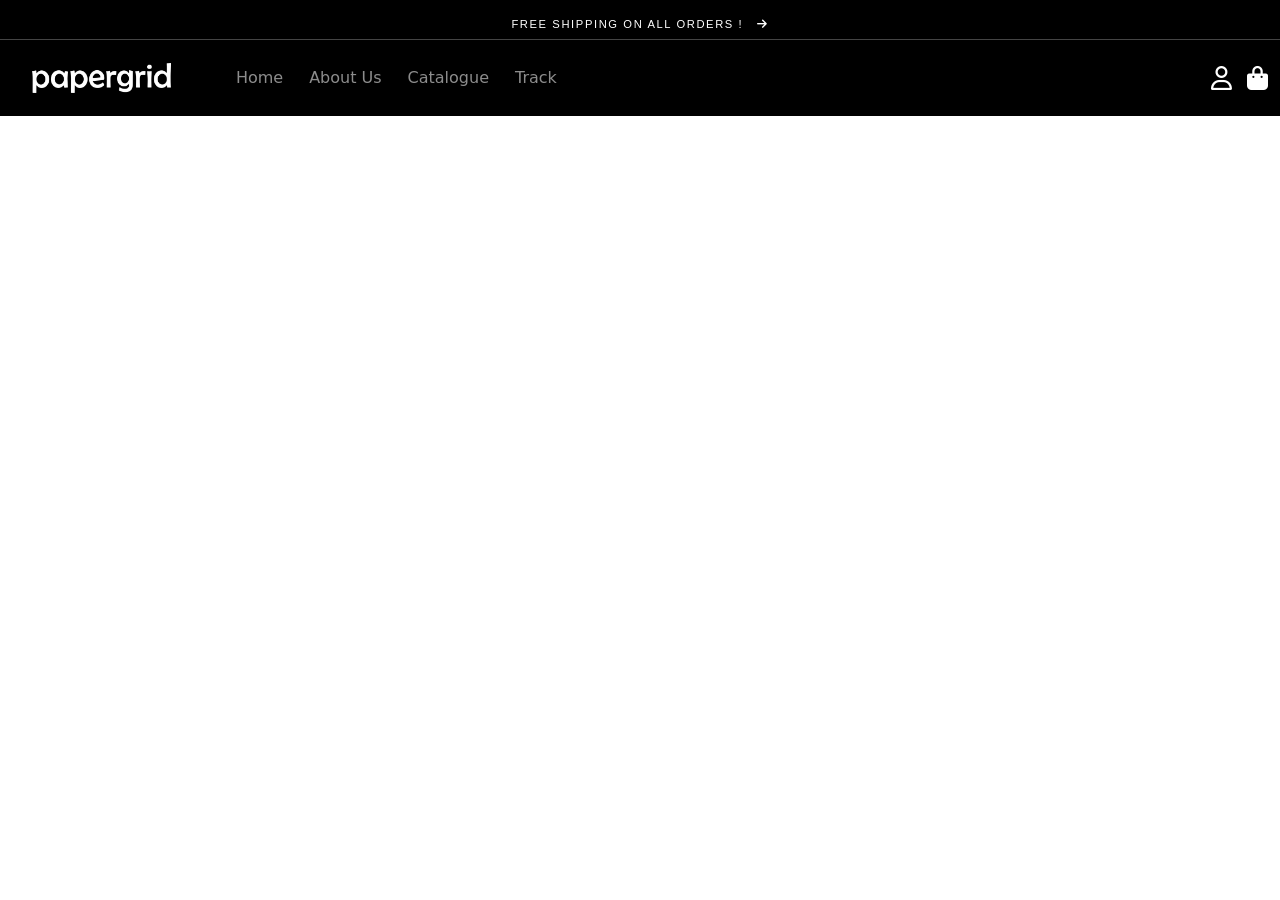
==== intex.html @ 1b5d042d "pappergrid header section" ====
<!DOCTYPE html>
<html lang="en">
<head>
    <meta charset="UTF-8">
    <meta name="viewport" content="width=device-width, initial-scale=1.0">
    <title>Papergrid Notebooks
 – Papergrid Industries</title>
    
    <link rel="stylesheet" href="https://cdnjs.cloudflare.com/ajax/libs/font-awesome/6.7.2/css/all.min.css">
    <link rel="icon" type="image/png" href="//papergrid.in/cdn/shop/files/32x32.jpg?crop=center&amp;height=32&amp;v=1680267445&amp;width=32">
    <link rel="stylesheet" href="css/bootstrap.css">
    <link rel="stylesheet" href="style.css">


</head>
<body>
    <div class="top-head  text-white text-center  ">
        <p >FREE SHIPPING ON ALL ORDERS ! <span class="arrow"><i class="fa-solid fa-arrow-right" ></i></span></p>
        
    </div>
    <nav class="navbar navbar-expand-lg navbar-dark sticky-top ">
        <div class="container-fluid">
            <button class="navbar-toggler d-lg-none" type="button" data-bs-toggle="collapse" data-bs-target="#menu">
                  <span class="navbar-toggler-icon"></span>
            </button>
      <!--logo center in small device-->
             <a class="navbar-brand d-lg-none mx-auto" href="intex.html"><img src="images/pappergrid.avif" class="logo" alt="">
            </a>
        
        <!--desktop logo left-->

          <a class="navbar-brand d-none d-lg-block" href="intex.html"><img src="images/pappergrid.avif" class="logo" style=" padding: 10px 20px;" alt="">
        </a>

        <!--desktop center the menuitems-->

        <div class="collapse navbar-collapse " id="menu">
            <ul class="navbar-nav ms-md-3">
                <li class="nav-items"><a href="#" class="nav-link">Home</a> </li>
                <li class="nav-items"><a href="#" class="nav-link">About Us</a></li>
                <li class="nav-items"><a href="#" class="nav-link">Catalogue</a></li>
                <li class="nav-items"><a href="#" class="nav-link">Track</a></li>

            </ul>

        </div>
        <!--right icons-->
        <div class="right-nav d-flex ms-auto "  >
            <i class="fa-regular fa-user"></i>
            <i class="fa-solid fa-bag-shopping"></i>

        </div>
        
  </div>
    </nav>
 
     <script src="script.js"></script>
    <script src="js/bootstrap.js"></script>
    
</body>
</html>
---- style.css ----
* {
  margin: 0;
  outline: 0;
  padding: 0;
  box-sizing: border-box;
}

.main-body {
  width: 100%;
  height: auto;
  font-family: sans-serif;
}

.top-head {
  width: 100%;
  height: 2.5rem;
  border-bottom: 1px solid #444;
  text-align: center;
  padding-top: 1rem;
  letter-spacing: .1rem;
  font-size: .7rem;
  font-family: sans-serif;
  cursor: pointer;
  z-index: 999;
  background-color: black;
  color: white;
}

.arrow {
  display: inline-block;
  margin-left: .8em;
  transition: transform .4s ease;
}

.top-head:hover .arrow {
  transform: translateX(4px) scaleX(1.5);
}
.navbar{
  background-color: black;
}
.logo{
  height: 50px;
}
.navbar-nav .nav-link {
  color: #eee9f1;
  font-weight: 400;
  margin: 0 10px;
  width: 5.2rem;
  
}
.navbar-nav .nav-link:hover {
  color: #fff;
  text-decoration: underline;
}
.right-nav{
  font-size: 1.3rem;
  margin-left: 15px;
  cursor: pointer;
  color: #fff;
}


@media (max-width: 768px){
 

  .right-nav{
    margin-top: .5rem;
    gap: 10px;
  }
  .logo{
    padding: 10px 20px;
    margin-left: 5rem;
    
   
    
  }
 

}
@media (min-width: 768.1px) and (max-width: 992px){


  .right-nav{
    margin-top: .5rem;
    gap: 10px;
  }
  .logo{
    padding: 5px 20px;
    margin-left: 5rem;
    
   
    
  }


}
@media (min-width: 992.1px) and (max-width: 1199.98px) {

.right-nav{
  font-size: 1.5rem;
  cursor: pointer;
  color: #fff;
  gap: 15px;
  
}
.navbar-nav .nav-link {
  color: #eee9f1;
  font-weight: 400;
  width: auto;
  margin: 0 5px;
 
  
  
}

  
}
@media (min-width: 1200px){
  .navbar-nav .nav-link {
  color: #eee9f1;
  font-weight: 400;
  width: auto;
  margin: 0 5px;
  
}
.right-nav{
  font-size: 1.5rem;
  cursor: pointer;
  color: #fff;
  gap: 15px;
  
}
}
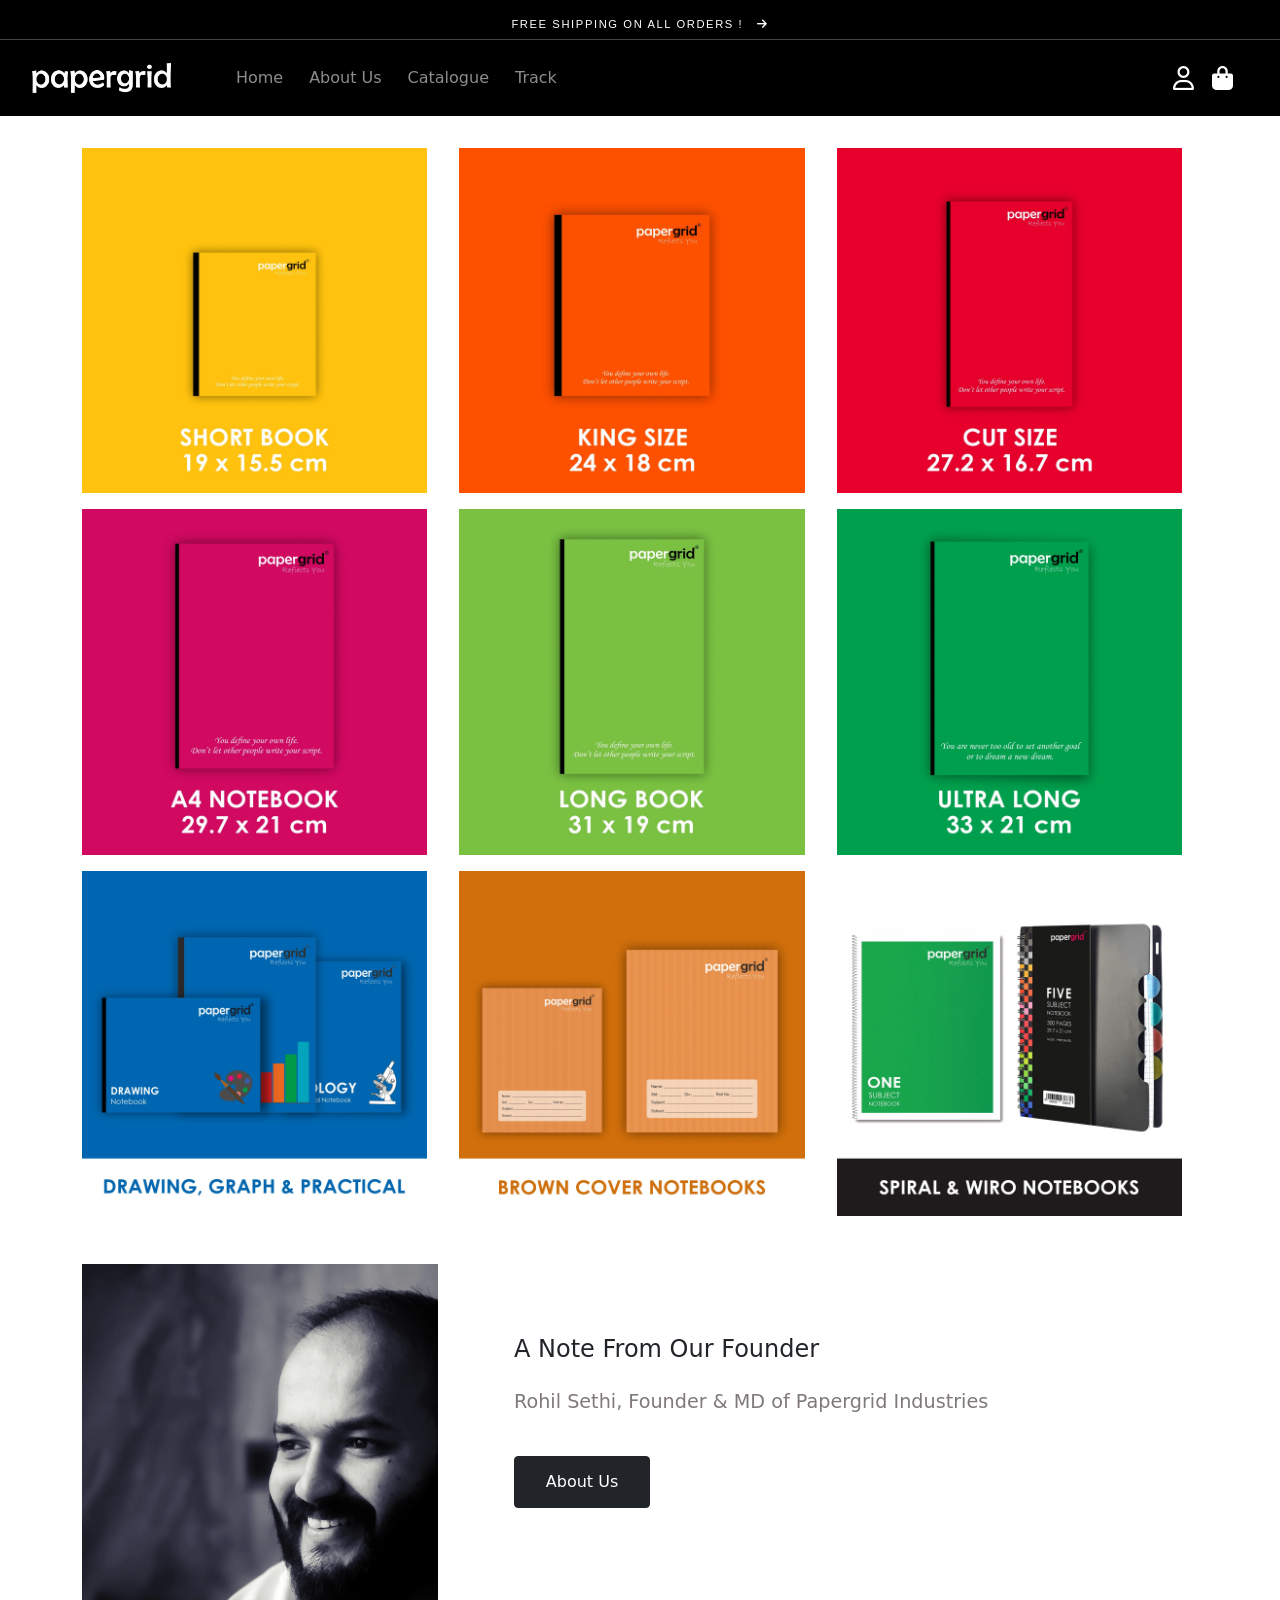
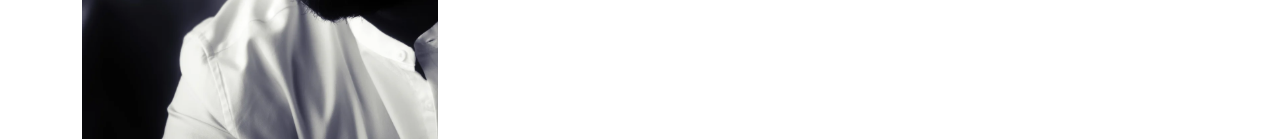
==== commit caf9928e: "body part completed" ====
--- a/intex.html
+++ b/intex.html
@@ -1,61 +1,127 @@
 <!DOCTYPE html>
 <html lang="en">
+
 <head>
     <meta charset="UTF-8">
     <meta name="viewport" content="width=device-width, initial-scale=1.0">
     <title>Papergrid Notebooks
- – Papergrid Industries</title>
-    
+        – Papergrid Industries</title>
+
     <link rel="stylesheet" href="https://cdnjs.cloudflare.com/ajax/libs/font-awesome/6.7.2/css/all.min.css">
-    <link rel="icon" type="image/png" href="//papergrid.in/cdn/shop/files/32x32.jpg?crop=center&amp;height=32&amp;v=1680267445&amp;width=32">
+    <link rel="icon" type="image/png"
+        href="//papergrid.in/cdn/shop/files/32x32.jpg?crop=center&amp;height=32&amp;v=1680267445&amp;width=32">
     <link rel="stylesheet" href="css/bootstrap.css">
     <link rel="stylesheet" href="style.css">
 
 
 </head>
+
 <body>
     <div class="top-head  text-white text-center  ">
-        <p >FREE SHIPPING ON ALL ORDERS ! <span class="arrow"><i class="fa-solid fa-arrow-right" ></i></span></p>
-        
+        <p>FREE SHIPPING ON ALL ORDERS ! <span class="arrow"><i class="fa-solid fa-arrow-right"></i></span></p>
+
     </div>
     <nav class="navbar navbar-expand-lg navbar-dark sticky-top ">
         <div class="container-fluid">
             <button class="navbar-toggler d-lg-none" type="button" data-bs-toggle="collapse" data-bs-target="#menu">
-                  <span class="navbar-toggler-icon"></span>
+                <span class="navbar-toggler-icon"></span>
             </button>
-      <!--logo center in small device-->
-             <a class="navbar-brand d-lg-none mx-auto" href="intex.html"><img src="images/pappergrid.avif" class="logo" alt="">
+            <!--logo center in small device-->
+            <a class="navbar-brand d-lg-none mx-auto" href="intex.html"><img src="images/pappergrid.avif" class="logo"
+                    alt="">
             </a>
-        
-        <!--desktop logo left-->
 
-          <a class="navbar-brand d-none d-lg-block" href="intex.html"><img src="images/pappergrid.avif" class="logo" style=" padding: 10px 20px;" alt="">
-        </a>
+            <!--desktop logo left-->
 
-        <!--desktop center the menuitems-->
+            <a class="navbar-brand d-none d-lg-block" href="intex.html"><img src="images/pappergrid.avif" class="logo"
+                    style=" padding: 10px 20px;" alt="">
+            </a>
 
-        <div class="collapse navbar-collapse " id="menu">
-            <ul class="navbar-nav ms-md-3">
-                <li class="nav-items"><a href="#" class="nav-link">Home</a> </li>
-                <li class="nav-items"><a href="#" class="nav-link">About Us</a></li>
-                <li class="nav-items"><a href="#" class="nav-link">Catalogue</a></li>
-                <li class="nav-items"><a href="#" class="nav-link">Track</a></li>
+            <!--desktop center the menuitems-->
 
-            </ul>
+            <div class="collapse navbar-collapse " id="menu">
+                <ul class="navbar-nav ms-md-3">
+                    <li class="nav-items"><a href="#" class="nav-link">Home</a> </li>
+                    <li class="nav-items"><a href="#" class="nav-link">About Us</a></li>
+                    <li class="nav-items"><a href="#" class="nav-link">Catalogue</a></li>
+                    <li class="nav-items"><a href="#" class="nav-link">Track</a></li>
+
+                </ul>
+
+            </div>
+            <!--right icons-->
+            <div class="right-nav d-flex ms-auto ">
+                <i class="fa-regular fa-user"></i>
+                <i class="fa-solid fa-bag-shopping"></i>
+
+            </div>
 
         </div>
-        <!--right icons-->
-        <div class="right-nav d-flex ms-auto "  >
-            <i class="fa-regular fa-user"></i>
-            <i class="fa-solid fa-bag-shopping"></i>
+    </nav>
+    <div class="container">
+        <div class="row g-3">
+            <div class="col-6 col-lg-4">
+                <img class="body-pic pe-3" src="images/firstpic.jpg" alt="">
+            </div>
+            <div class="col-6 col-lg-4 ">
+                <img class="body-pic pe-3" src="images/pic-2.webp" alt="">
+            </div>
+            <div class="col-6 col-lg-4">
+                <img class="body-pic pe-3" src="images/pic-3.webp" alt="">
+            </div>
+
+
+
+            <div class="col-6 col-lg-4">
+                <img class="body-pic pe-3" src="images/pic-4.jpg" alt="">
+            </div>
+            <div class="col-6 col-lg-4">
+                <img class="body-pic pe-3" src="images/pic-5.jpg" alt="">
+            </div>
+            <div class="col-6 col-lg-4">
+                <img class="body-pic pe-3" src="images/pic-6.webp" alt="">
+            </div>
+
+
+            <div class="col-6 col-lg-4">
+                <img class="body-pic pe-3" src="images/pic-7.webp" alt="">
+            </div>
+            <div class="col-6 col-lg-4">
+                <img class="body-pic pe-3" src="images/pic-8.webp" alt="">
+            </div>
+            <div class="col-6 col-lg-4">
+                <img class="body-pic pe-3" src="images/pic-9.webp" alt="">
+            </div>
+        </div>
+
+    </div>
+    <div class="container mt-5">
+        <div class="row founder align-items-center ">
+            <div class="col-12 col-md-4">
+                 <img class="img-fluid" src="images/founder-pic.webp" alt="">
+
+            </div>
+            <div class="col-12 col-md-8 founder-info">
+                <h4>A Note From Our Founder</h4>
+                <p>Rohil Sethi, Founder & MD of Papergrid Industries</p>
+                <button class="btn btn-dark ">About Us</button>
+
+
+            </div>
 
         </div>
-        
-  </div>
-    </nav>
- 
-     <script src="script.js"></script>
+    </div>
+    <footer>
+        <div class="container-fluid ">
+            <div class="row">
+
+            </div>
+        </div>
+    </footer>
+
+    <script src="script.js"></script>
     <script src="js/bootstrap.js"></script>
-    
+
 </body>
+
 </html>
--- a/style.css
+++ b/style.css
@@ -58,6 +58,60 @@
   cursor: pointer;
   color: #fff;
 }
+/* body starting*/
+
+ .body-pic {
+  width: 100%;
+  height: auto;
+  object-fit: cover;
+  
+  
+}
+
+.container .row:first-of-type{
+  margin-top: 1rem;
+}
+.fa-pic{
+  width: 100%;
+  height: auto;
+}
+.container .founder h4{
+  font-weight: normal;
+  font-size: 1.5rem;
+}
+.container .founder p{
+  color: rgb(128, 121, 121);
+  font-size: 1.2rem;
+  margin-top: 1.5rem;
+}
+.container .founder button{
+  padding: .8rem;
+  width: 8.5rem;
+  margin-top: 1.5rem;
+  transition: .2s;
+ 
+}
+.container .founder button:hover{
+
+  transform: scale(1.02);
+
+}
+.founder-info{
+  padding-left: 4rem;
+  padding-bottom: 10rem;
+  
+}
+
+
+
+
+
+
+
+
+
+
+
 
 
 @media (max-width: 768px){
@@ -70,11 +124,26 @@
   .logo{
     padding: 10px 20px;
     margin-left: 5rem;
-    
-   
-    
-  }
- 
+
+  }
+  .founder-info{
+     margin: 2rem 0;
+}
+.container .founder h4{
+  text-align: center;
+  font-size: 1.2rem;
+ 
+}
+.container .founder p {
+  text-align: center;
+  flex-wrap: wrap;
+}
+.container .founder button{
+  position: absolute;
+  left: 42%;
+  
+}
+
 
 }
 @media (min-width: 768.1px) and (max-width: 992px){
@@ -87,10 +156,16 @@
   .logo{
     padding: 5px 20px;
     margin-left: 5rem;
-    
-   
-    
-  }
+
+  }
+  
+  .founder-info{
+  padding-left: 4rem;
+  padding-top: 10rem;
+  
+}
+
+
 
 
 }
@@ -101,17 +176,19 @@
   cursor: pointer;
   color: #fff;
   gap: 15px;
-  
+ 
 }
 .navbar-nav .nav-link {
   color: #eee9f1;
   font-weight: 400;
   width: auto;
   margin: 0 5px;
- 
-  
-  
-}
+
+}
+
+
+
+
 
   
 }
@@ -127,9 +204,10 @@
   font-size: 1.5rem;
   cursor: pointer;
   color: #fff;
-  gap: 15px;
-  
-}
-}
-
-
+  gap: 18px;
+  margin-right: 2.2rem;
+  
+}
+}
+
+
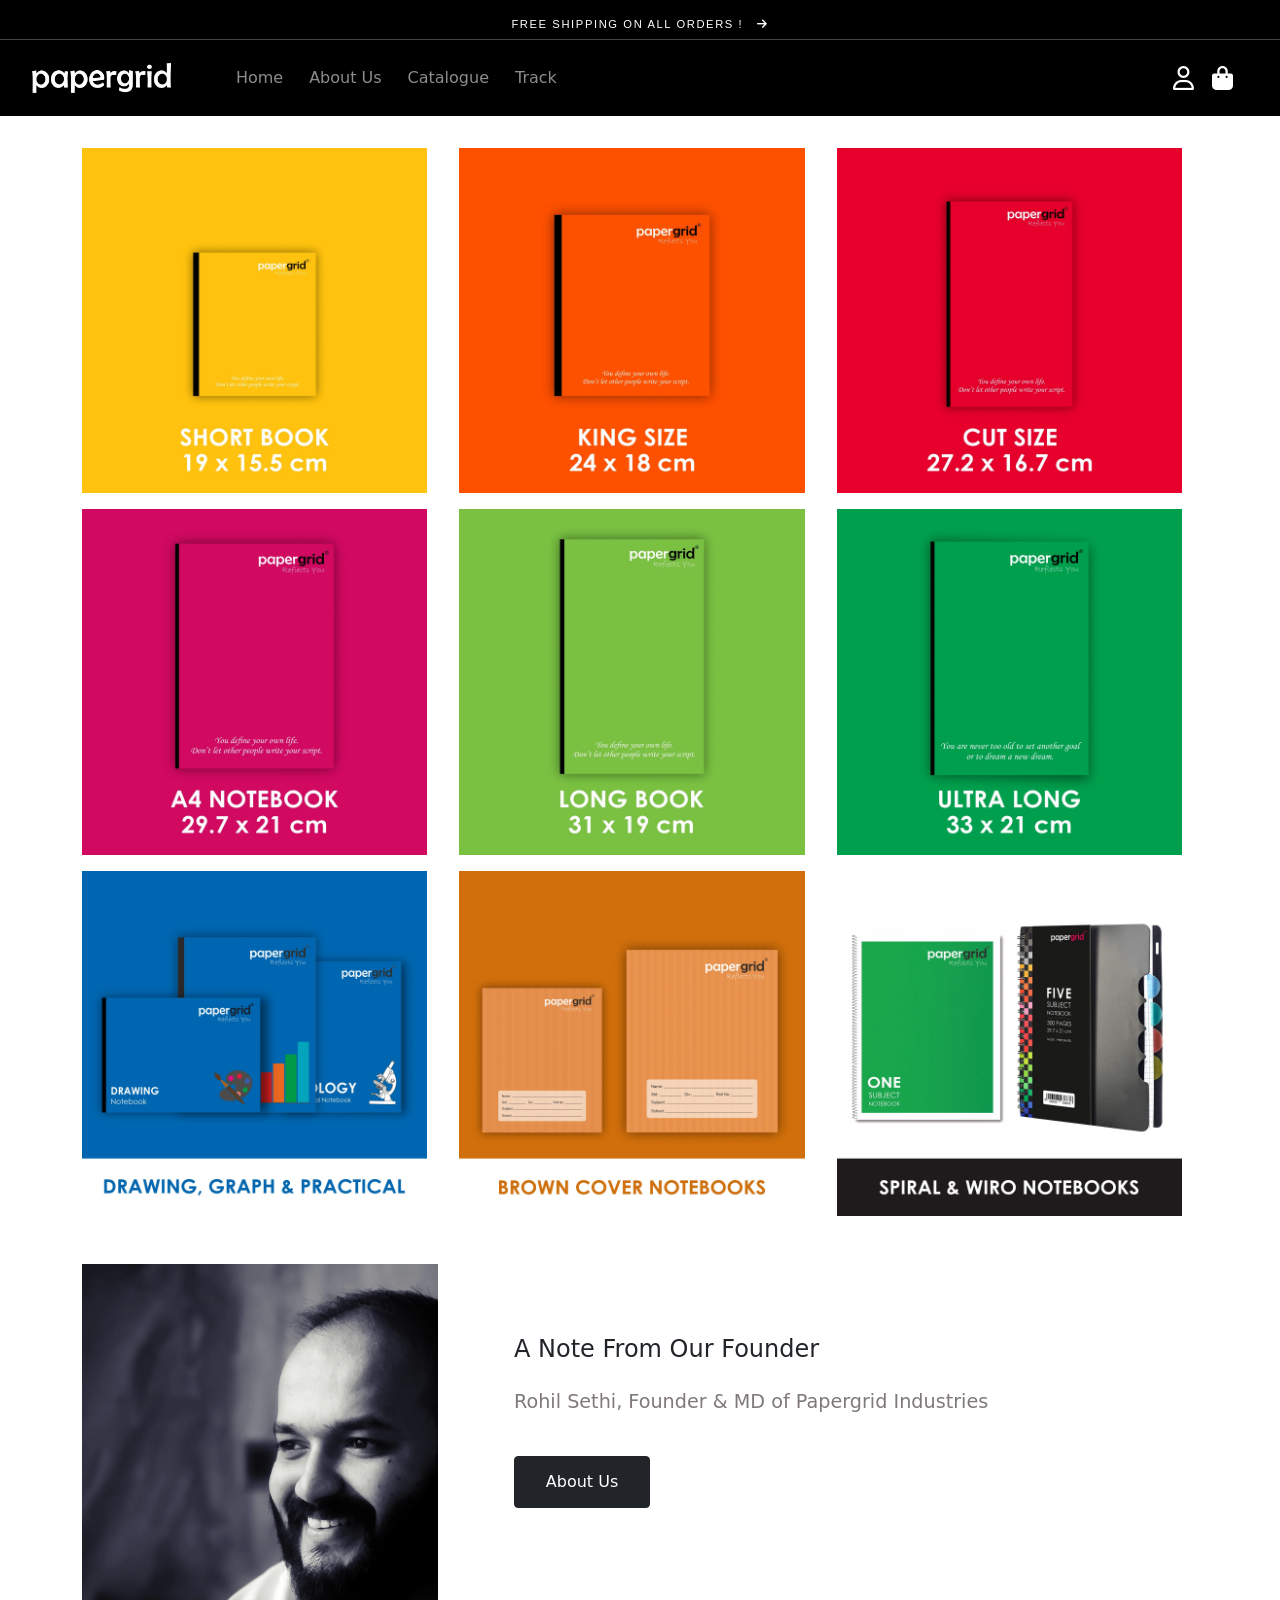
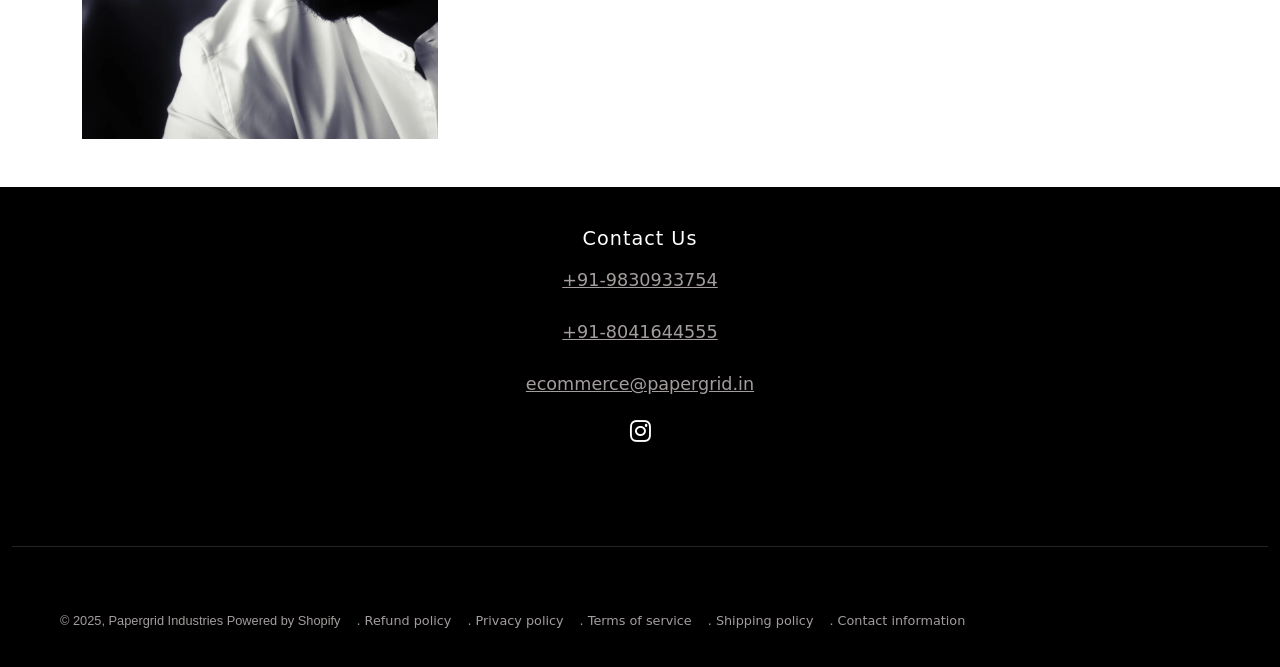
==== commit b4ea0fc4: "footer done" ====
--- a/intex.html
+++ b/intex.html
@@ -98,7 +98,7 @@
     <div class="container mt-5">
         <div class="row founder align-items-center ">
             <div class="col-12 col-md-4">
-                 <img class="img-fluid" src="images/founder-pic.webp" alt="">
+                <img class="img-fluid" src="images/founder-pic.webp" alt="">
 
             </div>
             <div class="col-12 col-md-8 founder-info">
@@ -111,11 +111,29 @@
 
         </div>
     </div>
-    <footer>
-        <div class="container-fluid ">
-            <div class="row">
+    <footer class="mt-5 pt-3">
+        <div class="container-fluid text-white">
+            <div class="row text-center ">
+                <h2>Contact Us</h2>
+                <p><a href="">+91-9830933754</a></p>
+                <p><a href="">+91-8041644555</a></p>
+                <p><a href="">ecommerce@papergrid.in</a></p>
+                <a id="insta"><i class="fa-brands fa-instagram"></i></a>
+
 
             </div>
+            <div class=" row-2 pt-5 mt-5">
+                <ul class="footer-list d-flex align-items-center">
+                    <li><span><a class="foot-item " href="">© 2025, Papergrid Industries Powered by
+                                Shopify</a></span></li>
+                    <li><a class="foot-item" href="">. Refund policy</a></li>
+                    <li><a class="foot-item" href="">. Privacy policy</a></li>
+                    <li><a class="foot-item" href="">. Terms of service</a></li>
+                    <li><a class="foot-item" href="">. Shipping policy</a></li>
+                    <li><a class="foot-item" href="">. Contact information</a></li>
+                </ul>
+            </div>
+
         </div>
     </footer>
 
--- a/style.css
+++ b/style.css
@@ -102,6 +102,56 @@
   
 }
 
+footer {
+  background-color: black ;
+  height: 30rem;
+ 
+}
+footer .row a {
+   color: rgb(164, 157, 157);
+  font-size: 1.1rem;
+  
+}
+footer .row h2{
+  font-size: 1.2rem;
+  font-weight: normal;
+  margin-top: 1.5rem;
+  letter-spacing: 1px;
+}
+footer .row p{
+  margin-top: .6rem;
+}
+#insta{
+  font-size: 1.5rem;
+}
+.footer-list{
+
+    font-size: .8rem;
+    list-style: none;
+    height: 4rem;
+    flex-wrap: wrap;
+    padding-top: 4rem;
+    border-top: 1px solid #252424;
+    
+
+}
+.foot-item{
+  text-decoration: none;
+  color:rgb(164, 157, 157) ;
+  margin-left: 1rem;
+  
+}
+footer span{
+  font-family: sans-serif;
+  font-weight: 500;
+}
+.foot-item:hover{
+  text-decoration: underline;
+  color: white;
+ 
+}
+
+
 
 
 
@@ -143,9 +193,26 @@
   left: 42%;
   
 }
-
-
-}
+.footer-list{
+
+    font-size: 1rem;
+    font-weight: 500;
+    list-style: none;
+    height: 2rem;
+    flex-wrap: wrap;
+    padding-top: 3rem;
+    border-top: 1px solid #434141;
+    text-align: center;
+    
+
+}
+
+
+}
+
+
+
+
 @media (min-width: 768.1px) and (max-width: 992px){
 
 
@@ -164,7 +231,6 @@
   padding-top: 10rem;
   
 }
-
 
 
 
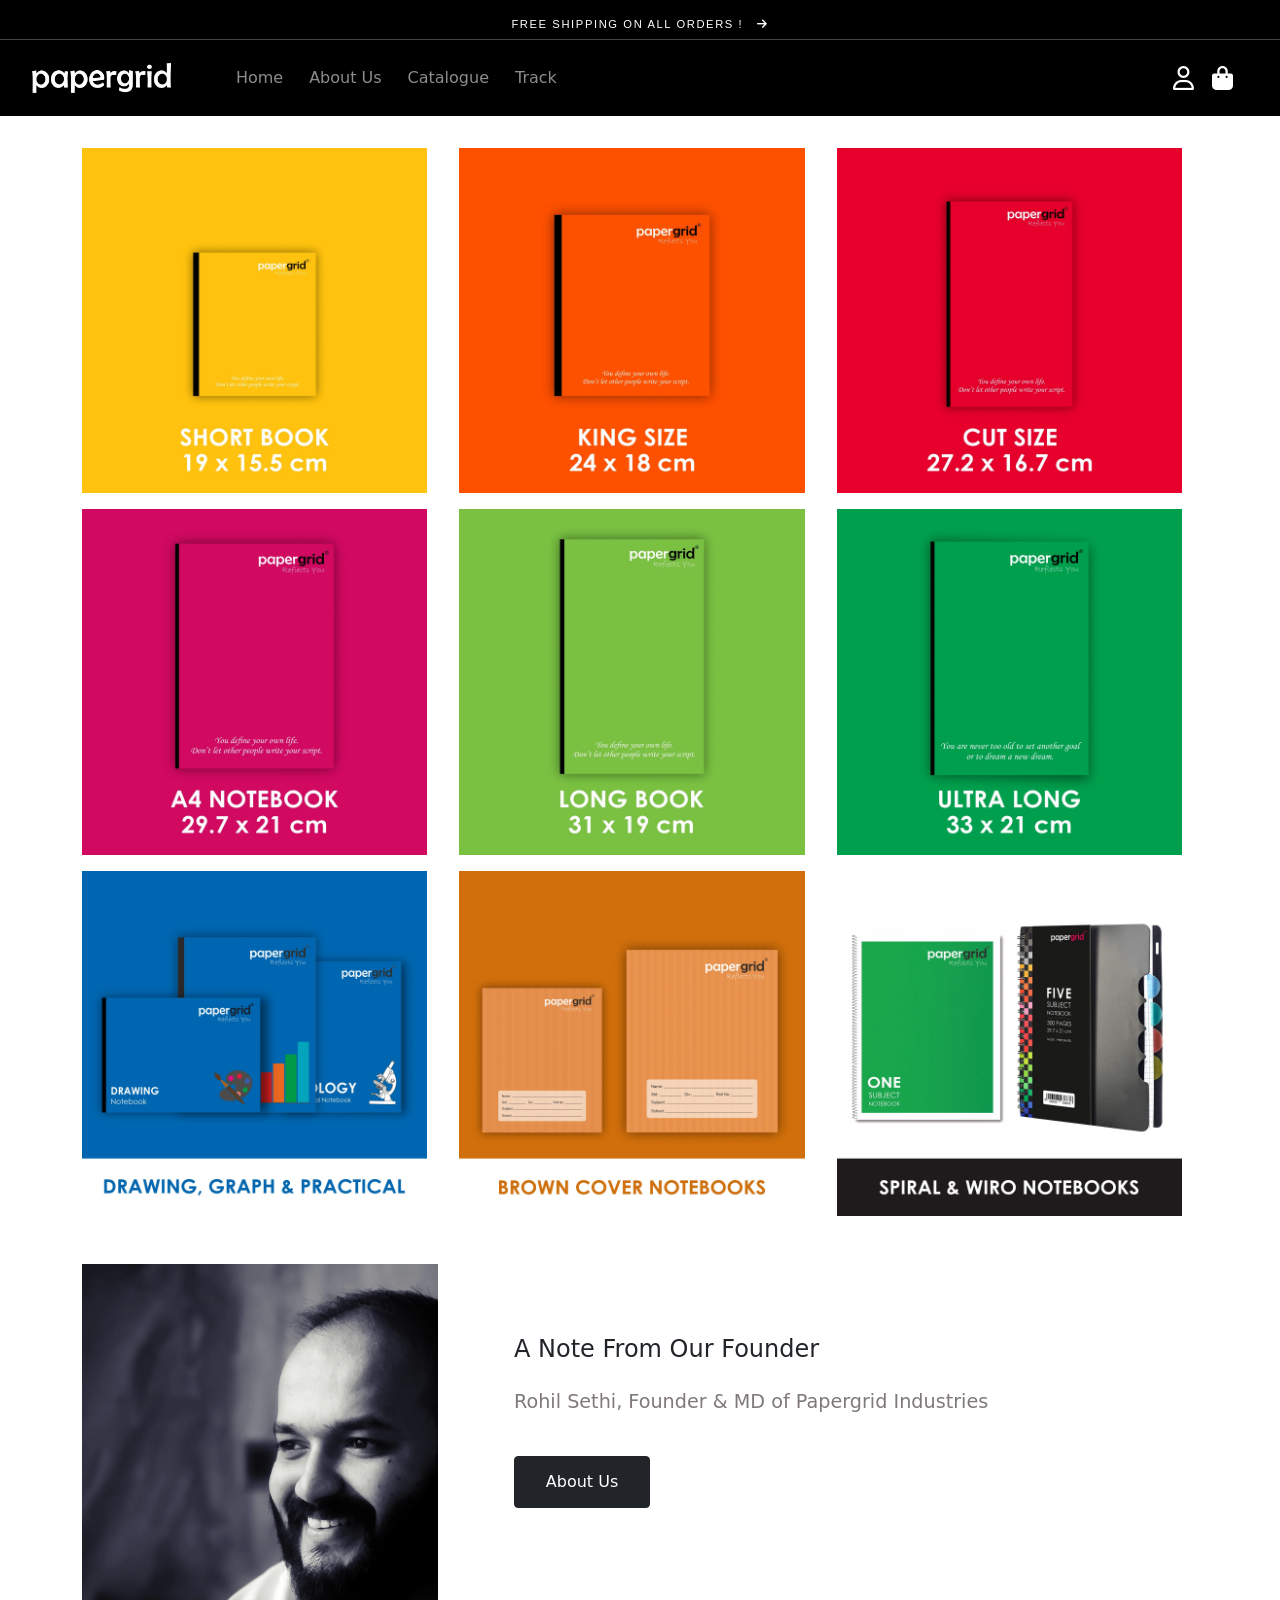
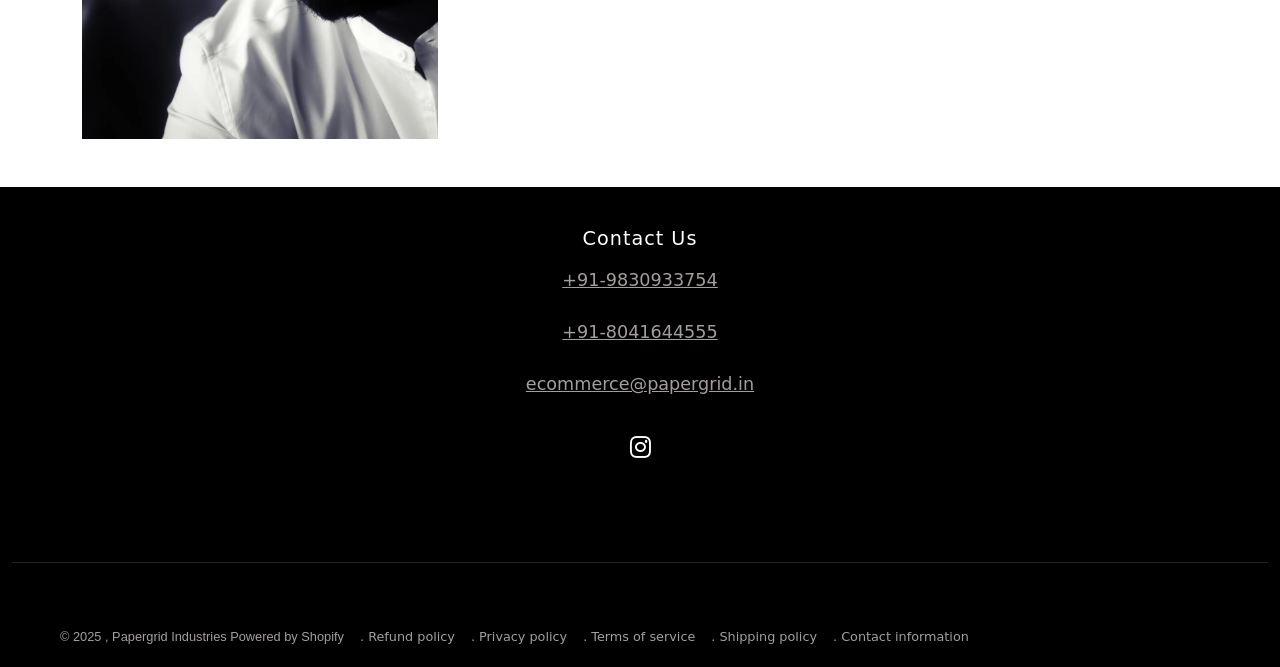
==== commit f57a184f: "footer issue solved" ====
--- a/intex.html
+++ b/intex.html
@@ -124,7 +124,7 @@
             </div>
             <div class=" row-2 pt-5 mt-5">
                 <ul class="footer-list d-flex align-items-center">
-                    <li><span><a class="foot-item " href="">© 2025, Papergrid Industries Powered by
+                    <li><span><a class="foot-item " href="">© 2025 , Papergrid Industries Powered by
                                 Shopify</a></span></li>
                     <li><a class="foot-item" href="">. Refund policy</a></li>
                     <li><a class="foot-item" href="">. Privacy policy</a></li>
--- a/style.css
+++ b/style.css
@@ -123,6 +123,7 @@
 }
 #insta{
   font-size: 1.5rem;
+  margin-top: 1rem;
 }
 .footer-list{
 
@@ -203,16 +204,9 @@
     padding-top: 3rem;
     border-top: 1px solid #434141;
     text-align: center;
-    
-
-}
-
-
-}
-
-
-
-
+}
+
+}
 @media (min-width: 768.1px) and (max-width: 992px){
 
 
